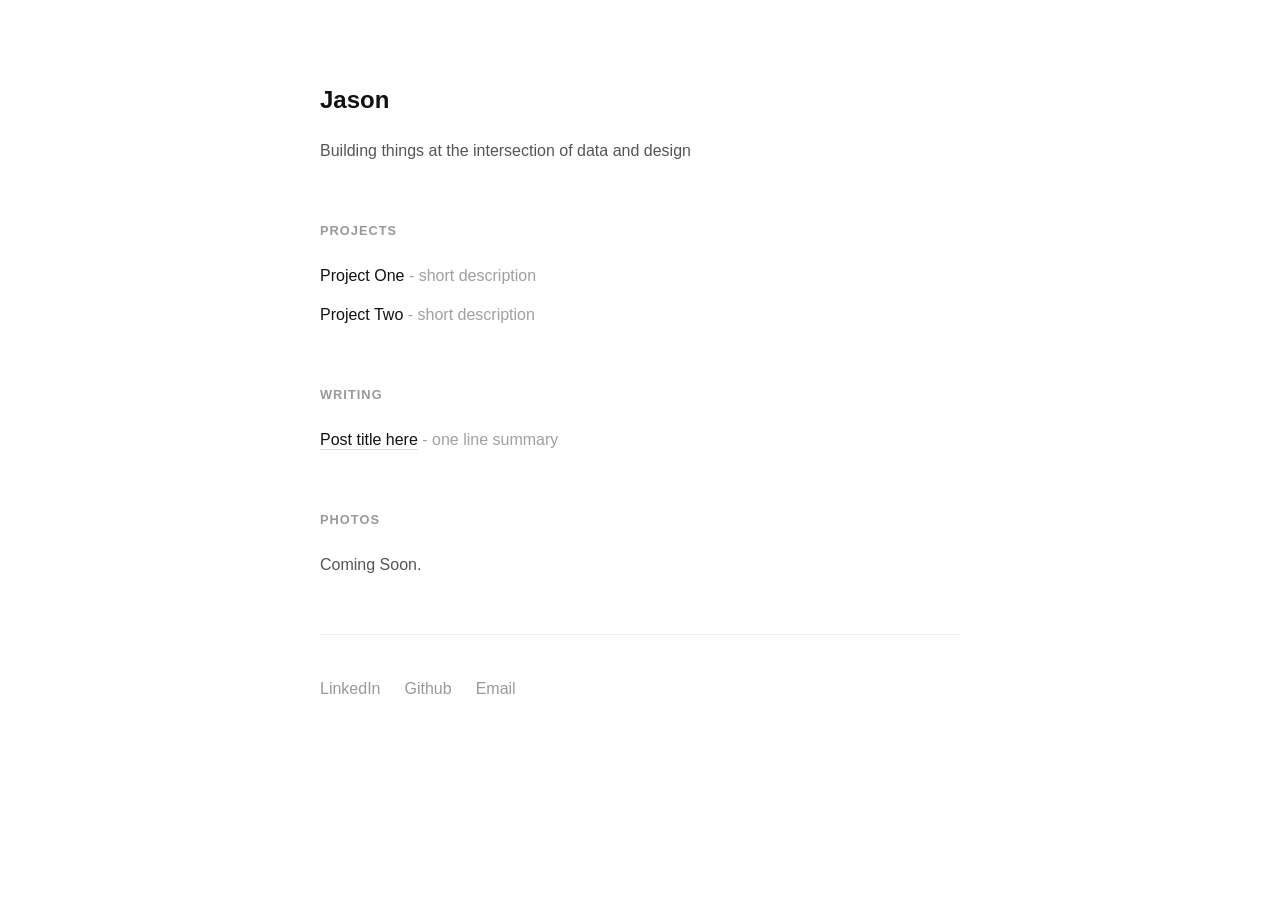
==== index.html @ 389ed275 "initial commit" ====
<!doctype html>
<html lang="en">
  <head>
    <meta charset="UTF-8" />
    <meta name="viewport" content="width=device-width, initial-scale=1.0" />
    <title>Jason</title>
    <link rel="stylesheet" href="style.css" />
  </head>
  <body>
    <main>
      <section id="intro">
        <h1>Jason</h1>
        <p>Building things at the intersection of data and design</p>
      </section>

      <section id="projects">
        <h2>Projects</h2>
        <ul>
          <li><strong>Project One</strong> - short description</li>
          <li><strong>Project Two</strong> - short description</li>
        </ul>
      </section>

      <section id="writing">
        <h2>Writing</h2>
        <ul>
          <li><a href="blog.html">Post title here</a> - one line summary</li>
        </ul>
      </section>

      <section id="photos">
        <h2>Photos</h2>
        <p>Coming Soon.</p>
      </section>

      <footer>
        <a href="https://www.linkedin.com/in/jason-huang-jasonjasonjason"
          >LinkedIn</a
        >
        <a href="https://github.com/Waveorwaves">Github</a>
        <a href="huangjason427@gmail.com">Email</a>
      </footer>
    </main>
  </body>
</html>
---- style.css ----
/* -- Reset & Base -- */
*, *::before, *::after {
    box-sizing: :border-box;
    margin: 0;
    padding: 0;
}

body {
    background-color: #ffffff;
    color: #111111;
    font-family: -apple-system, BlinkMacSystemFont, 'Segoe UI', sans-serif;
    font-size: 16px;
    line-height: 1.7;
}

/* -- Layout -- */
main{
    max-width: 640px;
    margin: 0 auto;
    padding: 80px 24px;
}

/* -- Typography -- */
h1 {
    font-size: 1.5rem;
    font-weight: 600;
    color: #111;
    margin-bottom: 16px;
}

p {
    color: #555;
}

/* -- Sections --*/
section{
    margin-bottom: 56px;
}

h2 {
    font-size: 0.8rem;
    font-weight: 600;
    letter-spacing: 0.08em;
    text-transform: uppercase;
    color: #999;
    margin-bottom: 20px;
}

ul{
    list-style: none;
}

ul li {
    margin-bottom: 12px;
    color: #a0a0a0;
}

strong { 
    color: #111;
    font-weight: 500;
}

/* -- Links --*/
a {
    color: #111;
    text-decoration: none;
    border-bottom: 1px solid #ddd;
    padding-bottom: 1px;
    transition: border-color 0.2s;
}

a.hober {
    border-color: #e8e8e8;
}

/* -- Footer -- */
footer { 
    display: flex;
    gap: 24px;
    padding-top: 40px;
    border-top: 1px solid #eee;
}

footer a {
    border-bottom: none;
    color: #999;
    font size: 0.9rem;
}

footer a:hover {
    color: #e8e8e8;
}
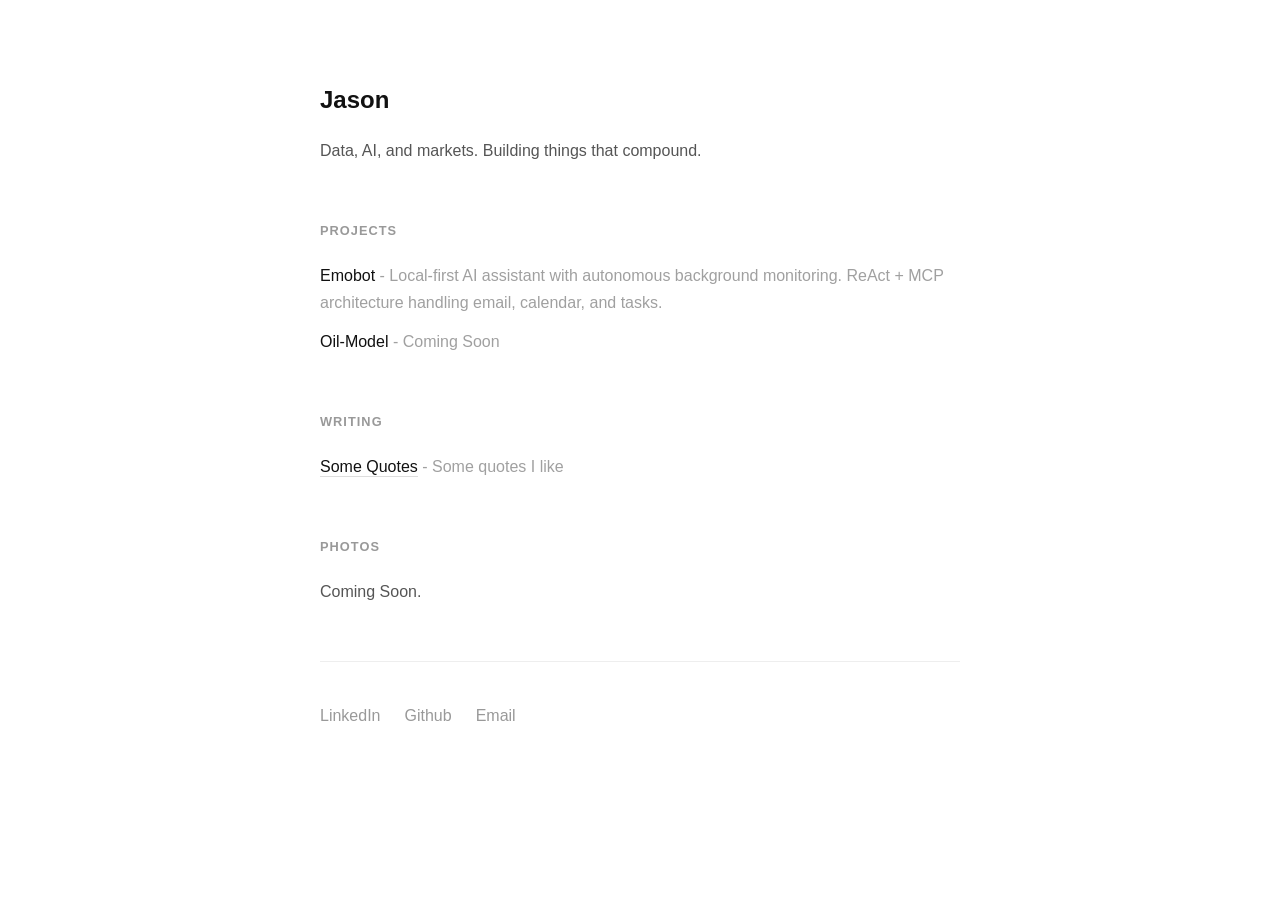
==== commit a03346df: "add quotes page and real content" ====
--- a/index.html
+++ b/index.html
@@ -10,21 +10,25 @@
     <main>
       <section id="intro">
         <h1>Jason</h1>
-        <p>Building things at the intersection of data and design</p>
+        <p>Data, AI, and markets. Building things that compound.</p>
       </section>
 
       <section id="projects">
         <h2>Projects</h2>
         <ul>
-          <li><strong>Project One</strong> - short description</li>
-          <li><strong>Project Two</strong> - short description</li>
+          <li>
+            <strong>Emobot</strong> - Local-first AI assistant with autonomous
+            background monitoring. ReAct + MCP architecture handling email,
+            calendar, and tasks.
+          </li>
+          <li><strong>Oil-Model</strong> - Coming Soon</li>
         </ul>
       </section>
 
       <section id="writing">
         <h2>Writing</h2>
         <ul>
-          <li><a href="blog.html">Post title here</a> - one line summary</li>
+          <li><a href="blog.html">Some Quotes</a> - Some quotes I like</li>
         </ul>
       </section>
 
--- a/style.css
+++ b/style.css
@@ -89,4 +89,31 @@
 
 footer a:hover {
     color: #e8e8e8;
+}
+
+/* Nav */
+nav {
+  margin-bottom: 48px;
+}
+
+/* Writing page */
+.subtitle {
+  color: #999;
+  margin-bottom: 40px;
+}
+
+.quote-list {
+  display: flex;
+  flex-direction: column;
+  gap: 32px;
+}
+
+.quote p {
+  color: #111;
+  font-style: italic;
+}
+
+.author {
+  font-size: 0.85rem;
+  color: #999;
 }
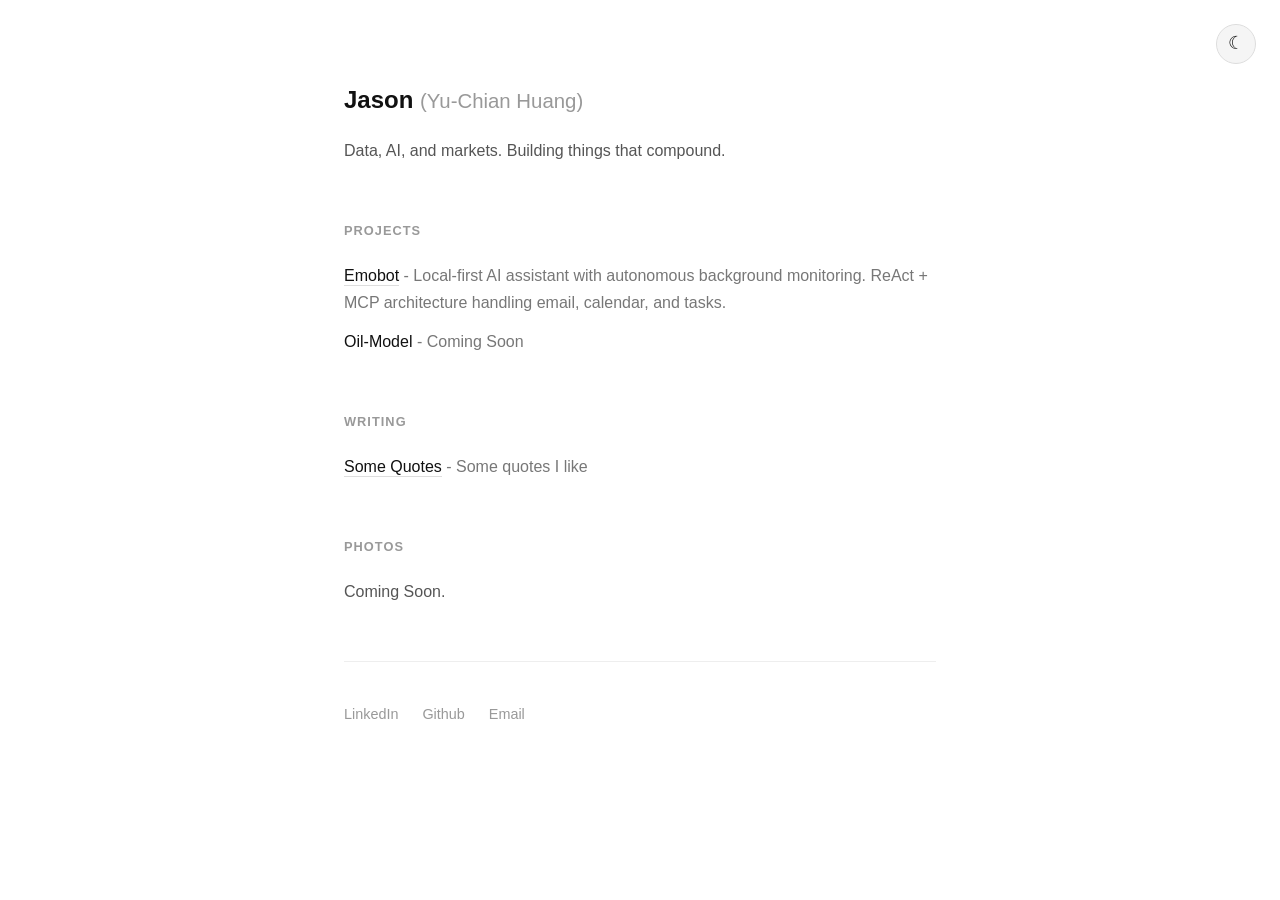
==== commit e3bddf52: "add theme system" ====
--- a/index.html
+++ b/index.html
@@ -5,11 +5,13 @@
     <meta name="viewport" content="width=device-width, initial-scale=1.0" />
     <title>Jason</title>
     <link rel="stylesheet" href="style.css" />
+    <script src="theme.js"></script>
   </head>
   <body>
+    <button class="theme-toggle" type="button" aria-label="Switch to dark mode" title="Switch to dark mode">☾</button>
     <main>
       <section id="intro">
-        <h1>Jason</h1>
+        <h1>Jason <span class="real-name">(Yu-Chian Huang)</span></h1>
         <p>Data, AI, and markets. Building things that compound.</p>
       </section>
 
@@ -17,7 +19,7 @@
         <h2>Projects</h2>
         <ul>
           <li>
-            <strong>Emobot</strong> - Local-first AI assistant with autonomous
+            <a href="https://github.com/Waveorwaves/emobot-ai-assistant" target="_blank" rel="noopener noreferrer">Emobot</a> - Local-first AI assistant with autonomous
             background monitoring. ReAct + MCP architecture handling email,
             calendar, and tasks.
           </li>
@@ -42,7 +44,7 @@
           >LinkedIn</a
         >
         <a href="https://github.com/Waveorwaves">Github</a>
-        <a href="huangjason427@gmail.com">Email</a>
+        <a href="mailto:huangjason427@gmail.com">Email</a>
       </footer>
     </main>
   </body>
--- a/style.css
+++ b/style.css
@@ -1,16 +1,83 @@
 /* -- Reset & Base -- */
+:root {
+    color-scheme: light;
+    --background: #ffffff;
+    --text: #111111;
+    --muted-text: #555555;
+    --subtle-text: #999999;
+    --list-text: #777777;
+    --border: #dddddd;
+    --soft-border: #eeeeee;
+    --hover: #555555;
+    --button-background: #f5f5f5;
+}
+
+:root[data-theme="dark"] {
+    color-scheme: dark;
+    --background: #111111;
+    --text: #f2f2f2;
+    --muted-text: #b8b8b8;
+    --subtle-text: #929292;
+    --list-text: #aaaaaa;
+    --border: #444444;
+    --soft-border: #2d2d2d;
+    --hover: #ffffff;
+    --button-background: #222222;
+}
+
 *, *::before, *::after {
-    box-sizing: :border-box;
+    box-sizing: border-box;
     margin: 0;
     padding: 0;
 }
 
 body {
-    background-color: #ffffff;
-    color: #111111;
+    background-color: var(--background);
+    color: var(--text);
     font-family: -apple-system, BlinkMacSystemFont, 'Segoe UI', sans-serif;
     font-size: 16px;
     line-height: 1.7;
+    transition: background-color 0.2s ease, color 0.2s ease;
+}
+
+/* -- Selection -- */
+html:not([data-theme="dark"]) ::selection {
+    background: #0008FF;
+    color: #ffffff;
+}
+
+html[data-theme="dark"] ::selection {
+    background: #fff700;
+    color: #111111;
+}
+
+.theme-toggle {
+    position: fixed;
+    top: 24px;
+    right: 24px;
+    display: grid;
+    width: 40px;
+    height: 40px;
+    place-items: center;
+    border: 1px solid var(--border);
+    border-radius: 50%;
+    background: var(--button-background);
+    color: var(--text);
+    font: inherit;
+    font-size: 1.1rem;
+    line-height: 1;
+    cursor: pointer;
+    transition: background-color 0.2s ease, border-color 0.2s ease, transform 0.2s ease;
+}
+
+.theme-toggle:hover {
+    border-color: var(--subtle-text);
+    transform: translateY(-1px);
+}
+
+.theme-toggle:focus-visible {
+    outline: 2px solid var(--text);
+    outline-offset: 3px;
 }
 
 /* -- Layout -- */
@@ -24,12 +91,18 @@
 h1 {
     font-size: 1.5rem;
     font-weight: 600;
-    color: #111;
+    color: var(--text);
     margin-bottom: 16px;
 }
 
+.real-name {
+    color: var(--subtle-text);
+    font-weight: 400;
+    font-size: 0.85em;
+}
+
 p {
-    color: #555;
+    color: var(--muted-text);
 }
 
 /* -- Sections --*/
@@ -42,7 +115,7 @@
     font-weight: 600;
     letter-spacing: 0.08em;
     text-transform: uppercase;
-    color: #999;
+    color: var(--subtle-text);
     margin-bottom: 20px;
 }
 
@@ -52,25 +125,25 @@
 
 ul li {
     margin-bottom: 12px;
-    color: #a0a0a0;
+    color: var(--list-text);
 }
 
 strong { 
-    color: #111;
+    color: var(--text);
     font-weight: 500;
 }
 
 /* -- Links --*/
 a {
-    color: #111;
+    color: var(--text);
     text-decoration: none;
-    border-bottom: 1px solid #ddd;
+    border-bottom: 1px solid var(--border);
     padding-bottom: 1px;
     transition: border-color 0.2s;
 }
 
-a.hober {
-    border-color: #e8e8e8;
+a:hover {
+    border-color: var(--text);
 }
 
 /* -- Footer -- */
@@ -78,17 +151,17 @@
     display: flex;
     gap: 24px;
     padding-top: 40px;
-    border-top: 1px solid #eee;
+    border-top: 1px solid var(--soft-border);
 }
 
 footer a {
     border-bottom: none;
-    color: #999;
-    font size: 0.9rem;
+    color: var(--subtle-text);
+    font-size: 0.9rem;
 }
 
 footer a:hover {
-    color: #e8e8e8;
+    color: var(--hover);
 }
 
 /* Nav */
@@ -98,7 +171,7 @@
 
 /* Writing page */
 .subtitle {
-  color: #999;
+  color: var(--subtle-text);
   margin-bottom: 40px;
 }
 
@@ -109,11 +182,11 @@
 }
 
 .quote p {
-  color: #111;
+  color: var(--text);
   font-style: italic;
 }
 
 .author {
   font-size: 0.85rem;
-  color: #999;
+  color: var(--subtle-text);
 }
